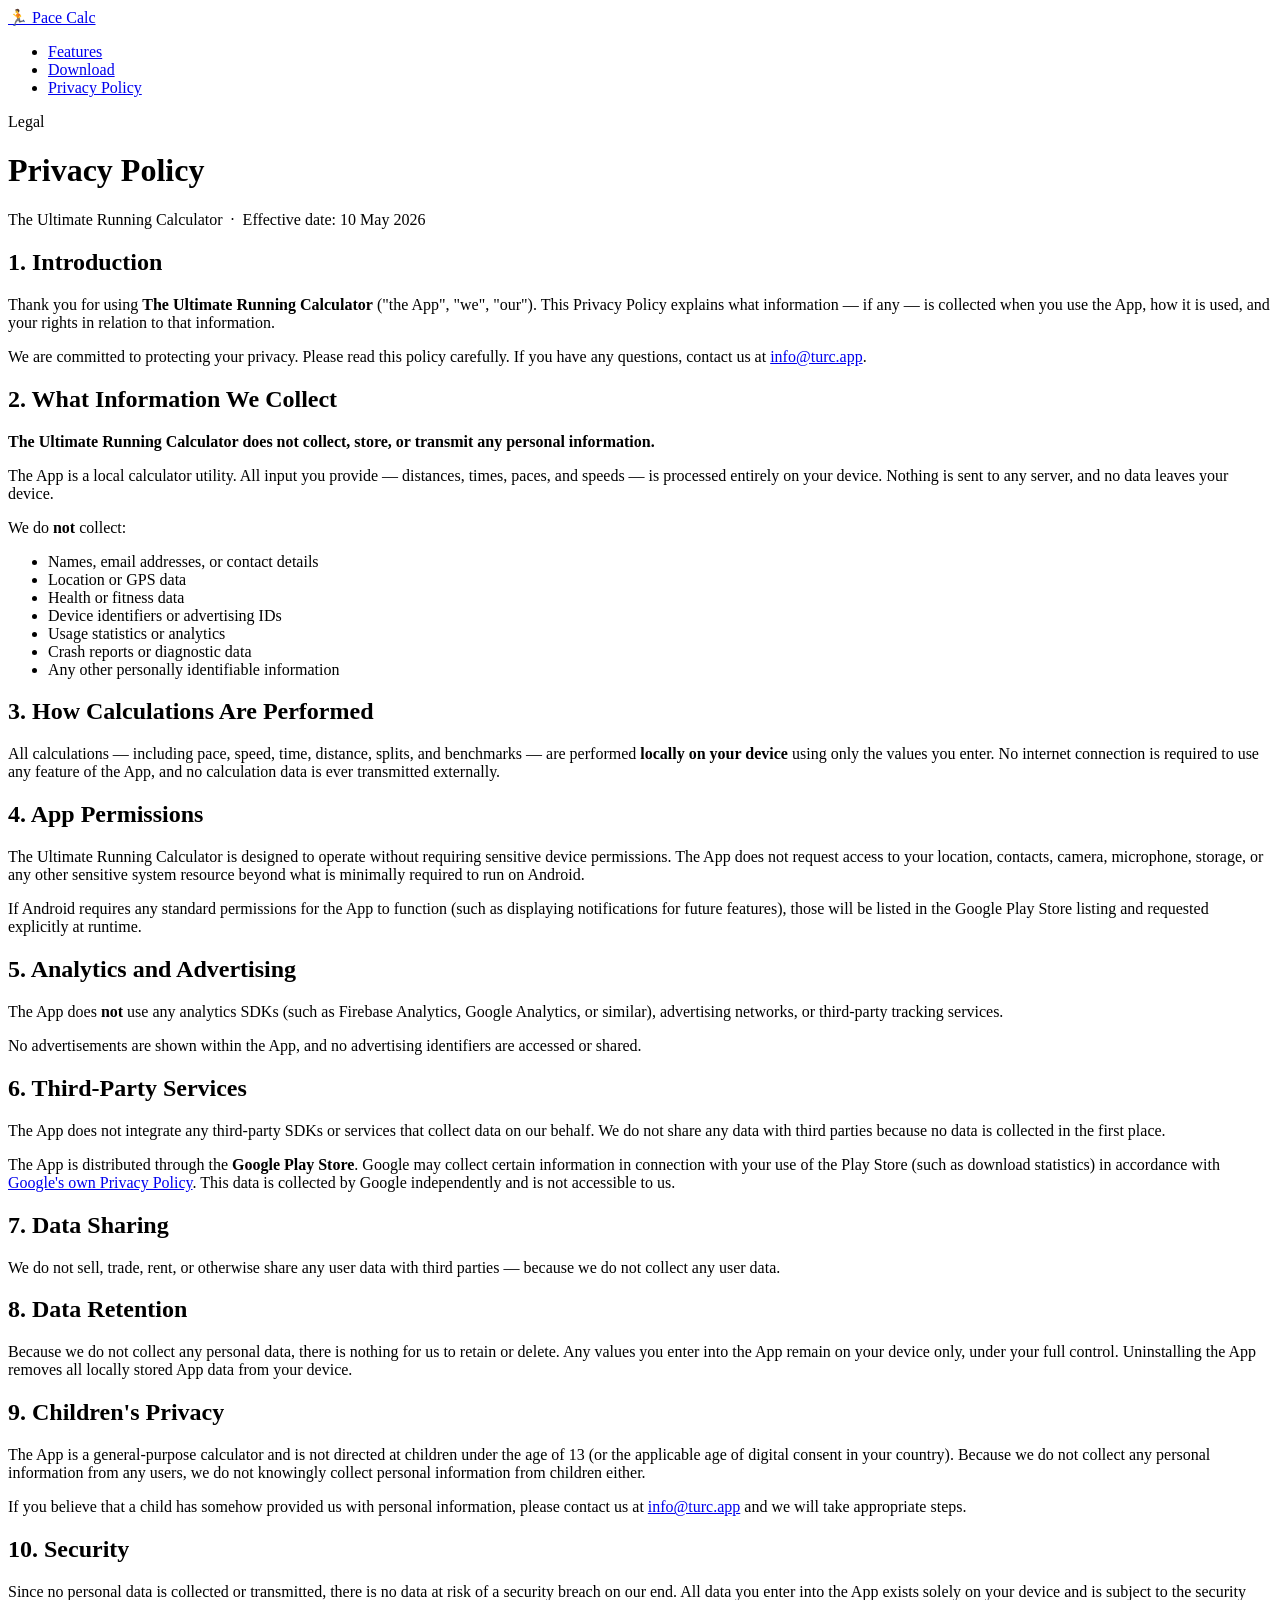
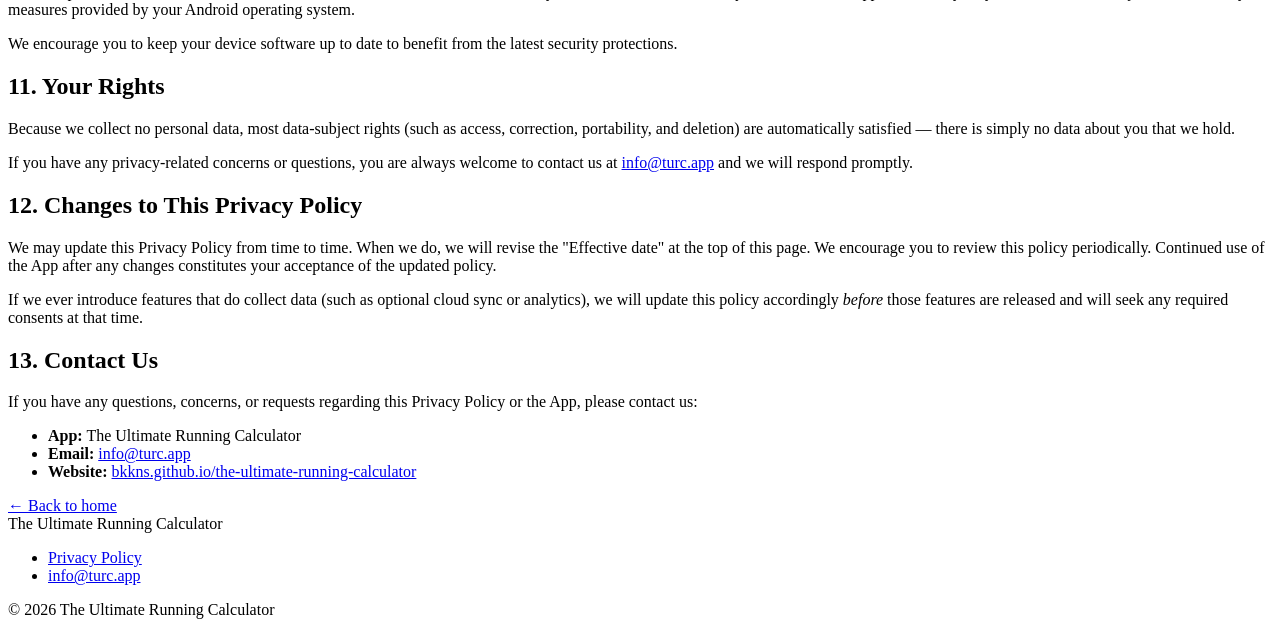
==== privacy-policy.html @ 92ed8247 "Add GitHub Pages website: privacy-policy.html" ====
<!DOCTYPE html>
<html lang="en">
<head>
  <meta charset="UTF-8" />
  <meta name="viewport" content="width=device-width, initial-scale=1.0" />
  <meta name="description" content="Privacy Policy for The Ultimate Running Calculator Android app." />
  <title>Privacy Policy — The Ultimate Running Calculator</title>

  <link rel="preconnect" href="https://fonts.googleapis.com" />
  <link rel="preconnect" href="https://fonts.gstatic.com" crossorigin />
  <link href="https://fonts.googleapis.com/css2?family=Inter:wght@400;500;600;700;800&display=swap" rel="stylesheet" />

  <link rel="stylesheet" href="assets/css/style.css" />
  <!-- <link rel="icon" type="image/png" href="assets/img/favicon.png" /> -->
</head>
<body>

  <!-- ========== Navigation ========== -->
  <nav class="nav" aria-label="Main navigation">
    <div class="container nav__inner">
      <a href="index.html" class="nav__brand">
        <span class="nav__brand-icon" aria-hidden="true">🏃</span>
        Pace Calc
      </a>
      <ul class="nav__links">
        <li><a href="index.html#features">Features</a></li>
        <li><a href="index.html#download">Download</a></li>
        <li><a href="privacy-policy.html" aria-current="page">Privacy Policy</a></li>
      </ul>
    </div>
  </nav>

  <!-- ========== Hero ========== -->
  <header class="policy-hero">
    <div class="container">
      <p class="hero__badge">Legal</p>
      <h1 class="policy-hero__title">Privacy Policy</h1>
      <p class="policy-hero__meta">
        The Ultimate Running Calculator &nbsp;·&nbsp; Effective date: 10 May 2026
      </p>
    </div>
  </header>

  <!-- ========== Policy Body ========== -->
  <main class="policy-body">
    <div class="container">

      <h2>1. Introduction</h2>
      <p>
        Thank you for using <strong>The Ultimate Running Calculator</strong> ("the App", "we", "our"). This Privacy Policy
        explains what information — if any — is collected when you use the App, how it is used, and your rights in
        relation to that information.
      </p>
      <p>
        We are committed to protecting your privacy. Please read this policy carefully. If you have any questions,
        contact us at <a href="mailto:info@turc.app">info@turc.app</a>.
      </p>

      <h2>2. What Information We Collect</h2>
      <p>
        <strong>The Ultimate Running Calculator does not collect, store, or transmit any personal information.</strong>
      </p>
      <p>The App is a local calculator utility. All input you provide — distances, times, paces, and speeds — is
        processed entirely on your device. Nothing is sent to any server, and no data leaves your device.</p>
      <p>We do <strong>not</strong> collect:</p>
      <ul>
        <li>Names, email addresses, or contact details</li>
        <li>Location or GPS data</li>
        <li>Health or fitness data</li>
        <li>Device identifiers or advertising IDs</li>
        <li>Usage statistics or analytics</li>
        <li>Crash reports or diagnostic data</li>
        <li>Any other personally identifiable information</li>
      </ul>

      <h2>3. How Calculations Are Performed</h2>
      <p>
        All calculations — including pace, speed, time, distance, splits, and benchmarks — are performed
        <strong>locally on your device</strong> using only the values you enter. No internet connection is required
        to use any feature of the App, and no calculation data is ever transmitted externally.
      </p>

      <h2>4. App Permissions</h2>
      <p>
        The Ultimate Running Calculator is designed to operate without requiring sensitive device permissions.
        The App does not request access to your location, contacts, camera, microphone, storage, or any other
        sensitive system resource beyond what is minimally required to run on Android.
      </p>
      <p>
        If Android requires any standard permissions for the App to function (such as displaying notifications
        for future features), those will be listed in the Google Play Store listing and requested explicitly
        at runtime.
      </p>

      <h2>5. Analytics and Advertising</h2>
      <p>
        The App does <strong>not</strong> use any analytics SDKs (such as Firebase Analytics, Google Analytics,
        or similar), advertising networks, or third-party tracking services.
      </p>
      <p>
        No advertisements are shown within the App, and no advertising identifiers are accessed or shared.
      </p>

      <h2>6. Third-Party Services</h2>
      <p>
        The App does not integrate any third-party SDKs or services that collect data on our behalf. We do not
        share any data with third parties because no data is collected in the first place.
      </p>
      <p>
        The App is distributed through the <strong>Google Play Store</strong>. Google may collect certain
        information in connection with your use of the Play Store (such as download statistics) in accordance
        with <a href="https://policies.google.com/privacy" target="_blank" rel="noopener noreferrer">Google's own Privacy Policy</a>.
        This data is collected by Google independently and is not accessible to us.
      </p>

      <h2>7. Data Sharing</h2>
      <p>
        We do not sell, trade, rent, or otherwise share any user data with third parties — because we do not
        collect any user data.
      </p>

      <h2>8. Data Retention</h2>
      <p>
        Because we do not collect any personal data, there is nothing for us to retain or delete. Any values
        you enter into the App remain on your device only, under your full control. Uninstalling the App
        removes all locally stored App data from your device.
      </p>

      <h2>9. Children's Privacy</h2>
      <p>
        The App is a general-purpose calculator and is not directed at children under the age of 13
        (or the applicable age of digital consent in your country). Because we do not collect any personal
        information from any users, we do not knowingly collect personal information from children either.
      </p>
      <p>
        If you believe that a child has somehow provided us with personal information, please contact us at
        <a href="mailto:info@turc.app">info@turc.app</a> and we will take appropriate steps.
      </p>

      <h2>10. Security</h2>
      <p>
        Since no personal data is collected or transmitted, there is no data at risk of a security breach on
        our end. All data you enter into the App exists solely on your device and is subject to the security
        measures provided by your Android operating system.
      </p>
      <p>
        We encourage you to keep your device software up to date to benefit from the latest security protections.
      </p>

      <h2>11. Your Rights</h2>
      <p>
        Because we collect no personal data, most data-subject rights (such as access, correction, portability,
        and deletion) are automatically satisfied — there is simply no data about you that we hold.
      </p>
      <p>
        If you have any privacy-related concerns or questions, you are always welcome to contact us at
        <a href="mailto:info@turc.app">info@turc.app</a> and we will respond promptly.
      </p>

      <h2>12. Changes to This Privacy Policy</h2>
      <p>
        We may update this Privacy Policy from time to time. When we do, we will revise the "Effective date"
        at the top of this page. We encourage you to review this policy periodically. Continued use of the App
        after any changes constitutes your acceptance of the updated policy.
      </p>
      <p>
        If we ever introduce features that do collect data (such as optional cloud sync or analytics), we will
        update this policy accordingly <em>before</em> those features are released and will seek any required
        consents at that time.
      </p>

      <h2>13. Contact Us</h2>
      <p>
        If you have any questions, concerns, or requests regarding this Privacy Policy or the App, please
        contact us:
      </p>
      <ul>
        <li><strong>App:</strong> The Ultimate Running Calculator</li>
        <li><strong>Email:</strong> <a href="mailto:info@turc.app">info@turc.app</a></li>
        <li><strong>Website:</strong> <a href="https://bkkns.github.io/the-ultimate-running-calculator/">bkkns.github.io/the-ultimate-running-calculator</a></li>
      </ul>

      <a href="index.html" class="policy-back">
        ← Back to home
      </a>

    </div>
  </main>

  <!-- ========== Footer ========== -->
  <footer class="footer">
    <div class="container footer__inner">
      <span class="footer__brand">The Ultimate Running Calculator</span>
      <ul class="footer__links">
        <li><a href="privacy-policy.html" aria-current="page">Privacy Policy</a></li>
        <li><a href="mailto:info@turc.app">info@turc.app</a></li>
      </ul>
      <span>&copy; <script>document.write(new Date().getFullYear())</script> The Ultimate Running Calculator</span>
    </div>
  </footer>

</body>
</html>
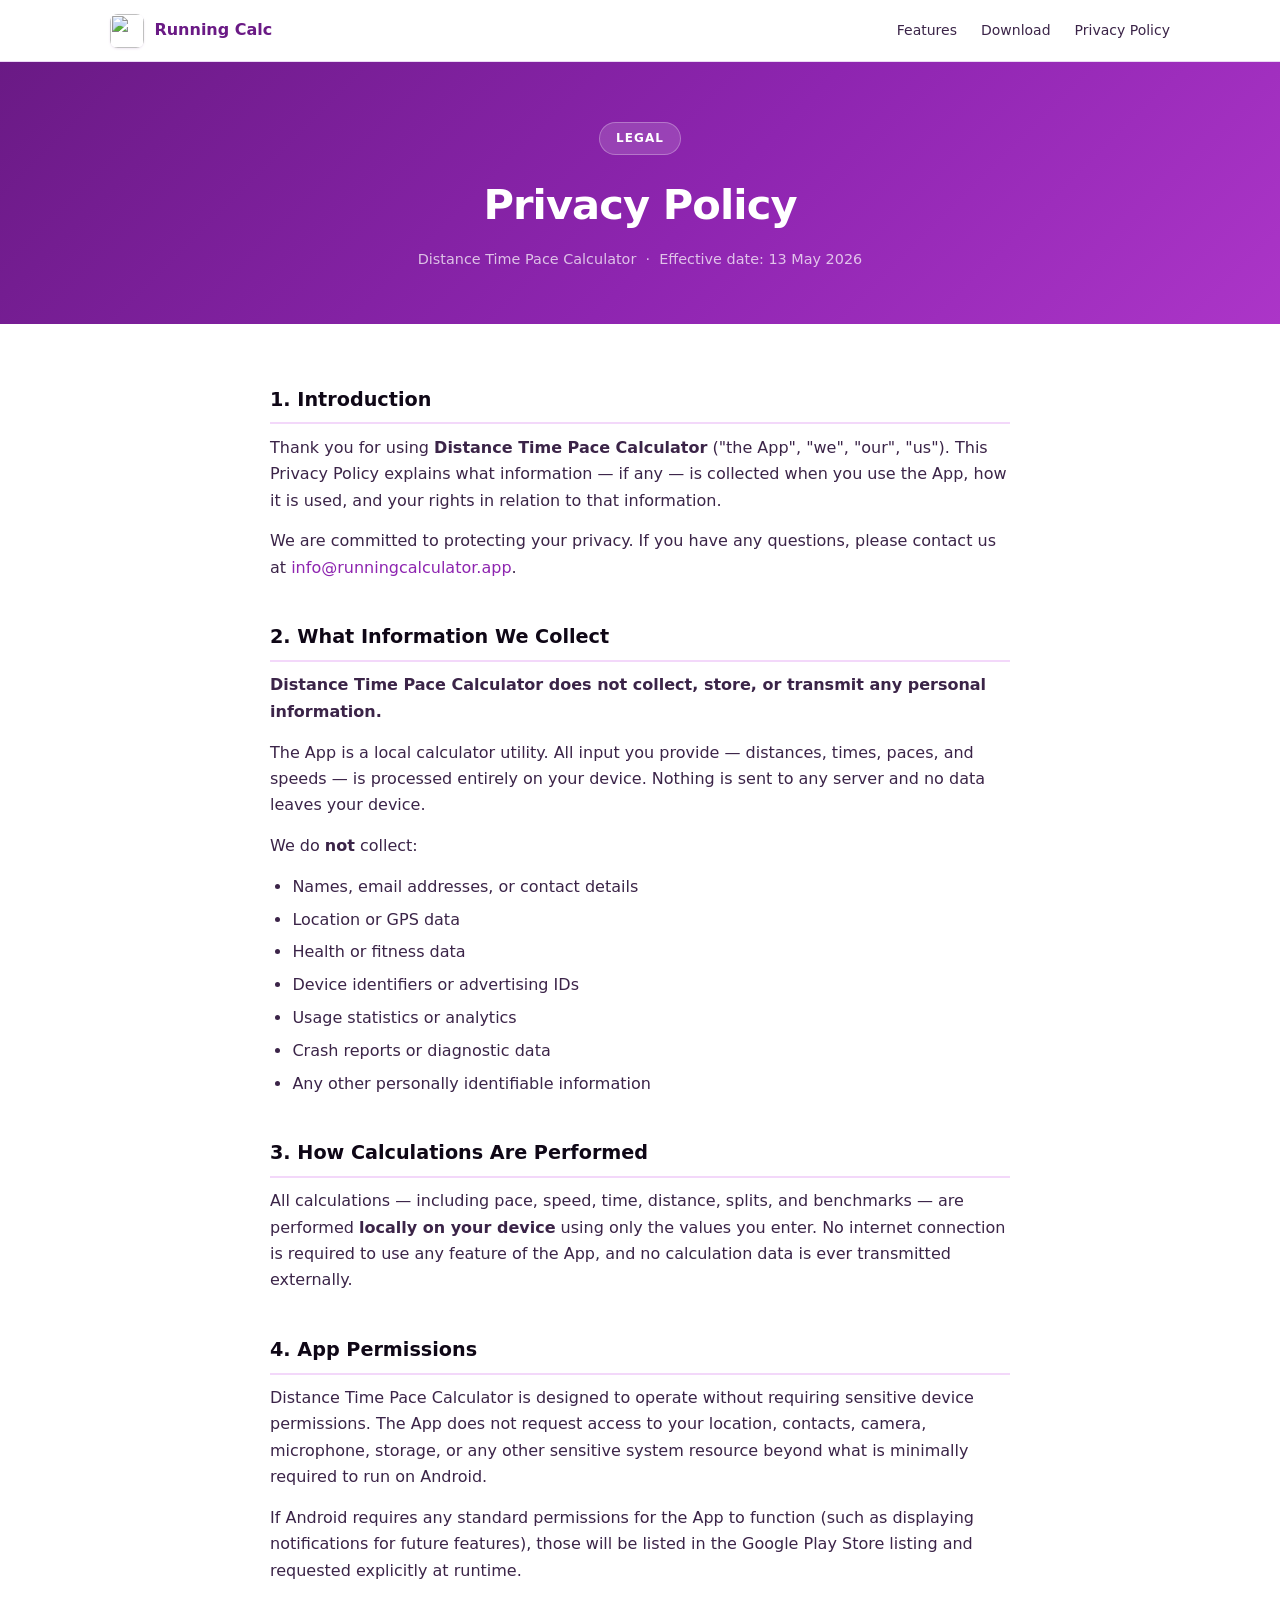
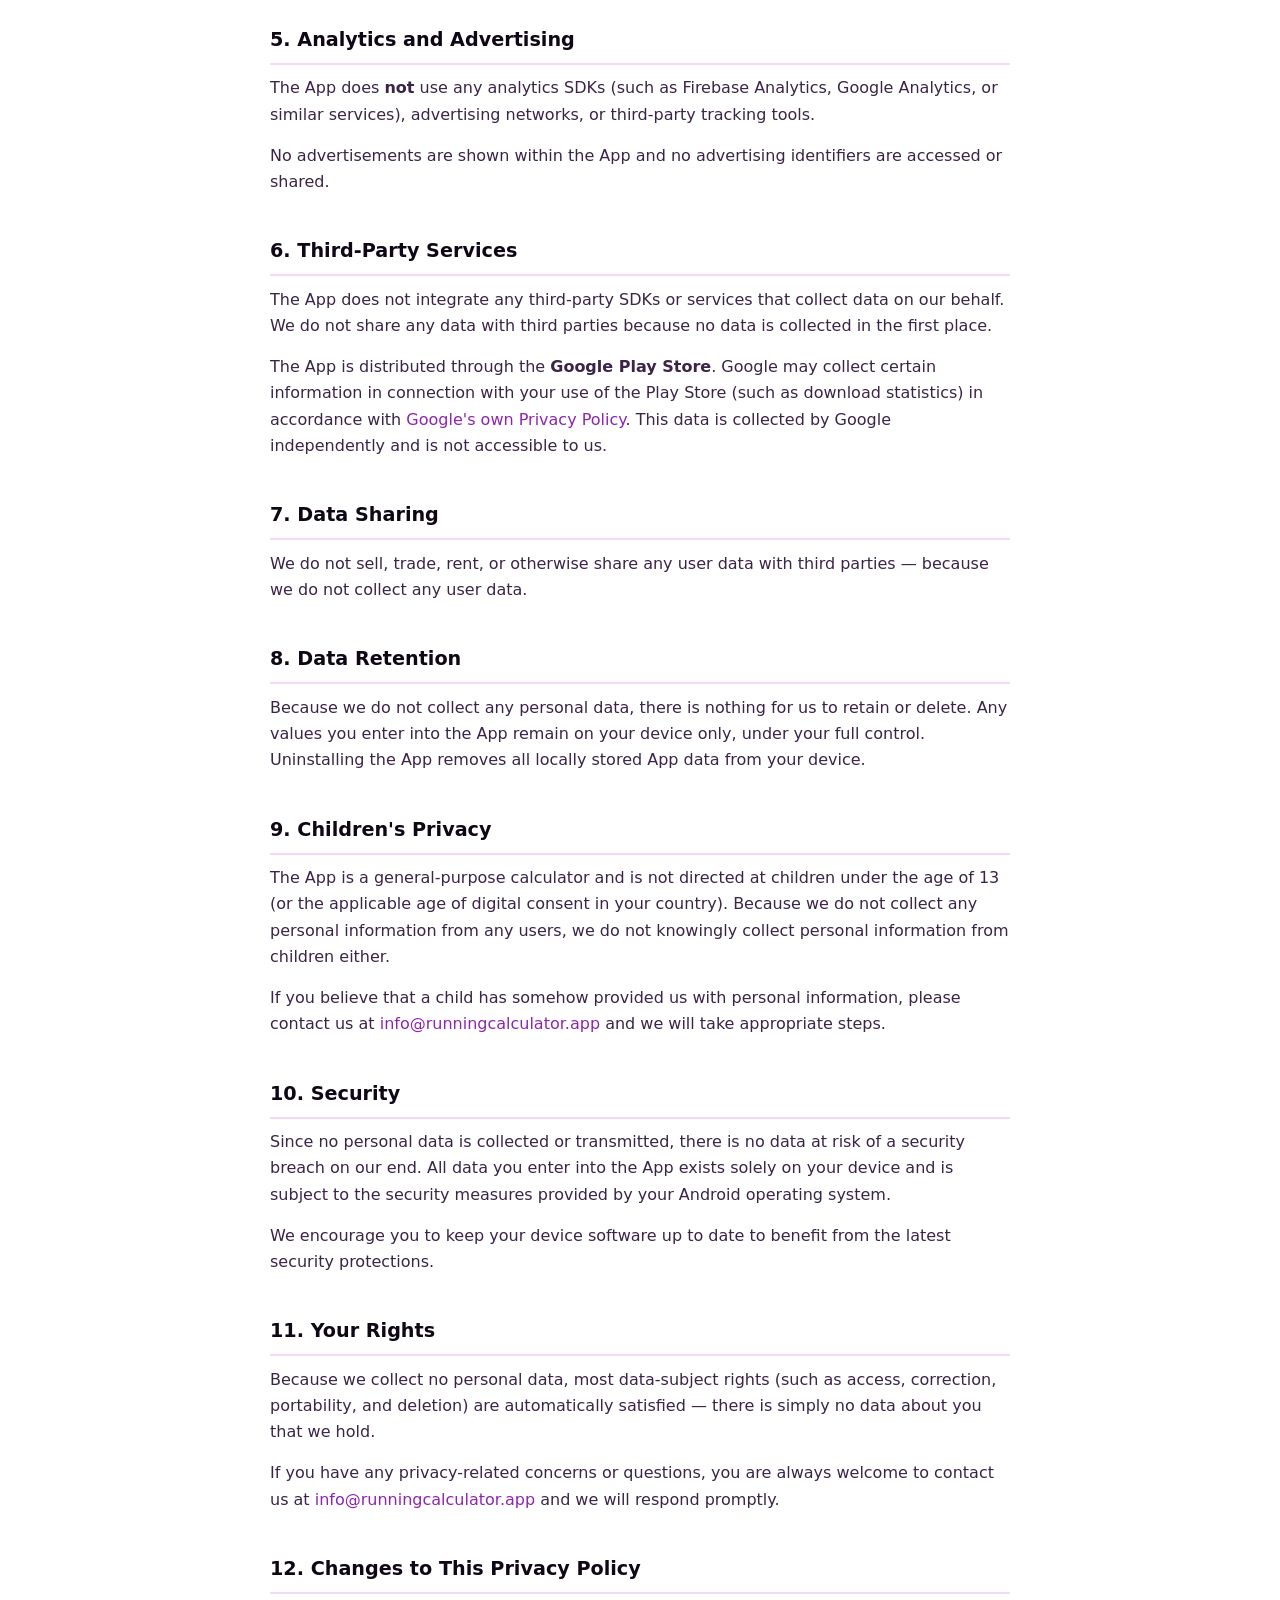
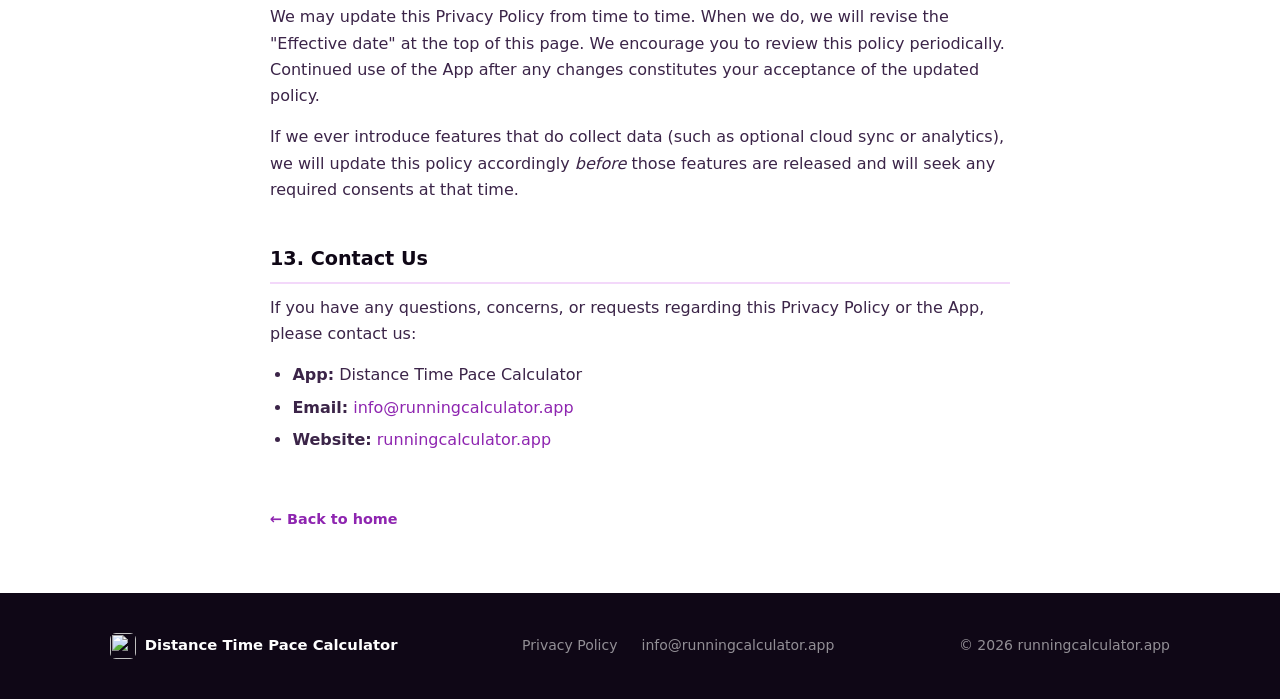
==== commit 4ff0586b: "Rebrand website to Distance Time Pace Calculator with purple gradient theme" ====
--- a/privacy-policy.html
+++ b/privacy-policy.html
@@ -3,24 +3,46 @@
 <head>
   <meta charset="UTF-8" />
   <meta name="viewport" content="width=device-width, initial-scale=1.0" />
-  <meta name="description" content="Privacy Policy for The Ultimate Running Calculator Android app." />
-  <title>Privacy Policy — The Ultimate Running Calculator</title>
-
+
+  <!-- ── SEO ──────────────────────────────────────────────────── -->
+  <title>Privacy Policy — Distance Time Pace Calculator</title>
+  <meta name="description" content="Privacy Policy for the Distance Time Pace Calculator Android app. Learn what data we collect (none), how calculations work locally, and your rights." />
+  <link rel="canonical" href="https://runningcalculator.app/privacy-policy.html" />
+
+  <!-- ── Open Graph ─────────────────────────────────────────────── -->
+  <meta property="og:type"        content="website" />
+  <meta property="og:url"         content="https://runningcalculator.app/privacy-policy.html" />
+  <meta property="og:title"       content="Privacy Policy — Distance Time Pace Calculator" />
+  <meta property="og:description" content="Our privacy policy: no personal data collected, all calculations done locally on your device." />
+  <meta property="og:image"       content="https://runningcalculator.app/assets/img/og-image.jpg" />
+
+  <!-- ── Theme color ───────────────────────────────────────────── -->
+  <meta name="theme-color" content="#8E25B0" />
+
+  <!-- ── Favicons ──────────────────────────────────────────────── -->
+  <link rel="icon"             href="/favicon.ico" sizes="any" />
+  <link rel="icon"             href="/assets/img/favicon-32x32.png" type="image/png" sizes="32x32" />
+  <link rel="icon"             href="/assets/img/favicon-16x16.png" type="image/png" sizes="16x16" />
+  <link rel="apple-touch-icon" href="/assets/img/apple-touch-icon.png" />
+  <link rel="manifest"         href="/site.webmanifest" />
+
+  <!-- ── Fonts ─────────────────────────────────────────────────── -->
   <link rel="preconnect" href="https://fonts.googleapis.com" />
   <link rel="preconnect" href="https://fonts.gstatic.com" crossorigin />
   <link href="https://fonts.googleapis.com/css2?family=Inter:wght@400;500;600;700;800&display=swap" rel="stylesheet" />
 
   <link rel="stylesheet" href="assets/css/style.css" />
-  <!-- <link rel="icon" type="image/png" href="assets/img/favicon.png" /> -->
 </head>
 <body>
 
-  <!-- ========== Navigation ========== -->
+  <!-- ═══════════════ NAVIGATION ═══════════════ -->
   <nav class="nav" aria-label="Main navigation">
     <div class="container nav__inner">
-      <a href="index.html" class="nav__brand">
-        <span class="nav__brand-icon" aria-hidden="true">🏃</span>
-        Pace Calc
+      <a href="/" class="nav__brand">
+        <span class="nav__brand-icon">
+          <img src="assets/img/favicon-96x96.png" alt="" aria-hidden="true" />
+        </span>
+        Running Calc
       </a>
       <ul class="nav__links">
         <li><a href="index.html#features">Features</a></li>
@@ -30,38 +52,40 @@
     </div>
   </nav>
 
-  <!-- ========== Hero ========== -->
+  <!-- ═══════════════ HERO ═══════════════ -->
   <header class="policy-hero">
     <div class="container">
-      <p class="hero__badge">Legal</p>
+      <p class="hero__badge" style="display:inline-flex;margin-bottom:1rem;">Legal</p>
       <h1 class="policy-hero__title">Privacy Policy</h1>
       <p class="policy-hero__meta">
-        The Ultimate Running Calculator &nbsp;·&nbsp; Effective date: 10 May 2026
+        Distance Time Pace Calculator &nbsp;·&nbsp; Effective date: 13 May 2026
       </p>
     </div>
   </header>
 
-  <!-- ========== Policy Body ========== -->
+  <!-- ═══════════════ POLICY BODY ═══════════════ -->
   <main class="policy-body">
     <div class="container">
 
       <h2>1. Introduction</h2>
       <p>
-        Thank you for using <strong>The Ultimate Running Calculator</strong> ("the App", "we", "our"). This Privacy Policy
-        explains what information — if any — is collected when you use the App, how it is used, and your rights in
-        relation to that information.
-      </p>
-      <p>
-        We are committed to protecting your privacy. Please read this policy carefully. If you have any questions,
-        contact us at <a href="mailto:info@turc.app">info@turc.app</a>.
+        Thank you for using <strong>Distance Time Pace Calculator</strong> ("the App", "we", "our", "us").
+        This Privacy Policy explains what information — if any — is collected when you use the App, how it is
+        used, and your rights in relation to that information.
+      </p>
+      <p>
+        We are committed to protecting your privacy. If you have any questions, please contact us at
+        <a href="mailto:info@runningcalculator.app">info@runningcalculator.app</a>.
       </p>
 
       <h2>2. What Information We Collect</h2>
       <p>
-        <strong>The Ultimate Running Calculator does not collect, store, or transmit any personal information.</strong>
-      </p>
-      <p>The App is a local calculator utility. All input you provide — distances, times, paces, and speeds — is
-        processed entirely on your device. Nothing is sent to any server, and no data leaves your device.</p>
+        <strong>Distance Time Pace Calculator does not collect, store, or transmit any personal information.</strong>
+      </p>
+      <p>
+        The App is a local calculator utility. All input you provide — distances, times, paces, and speeds —
+        is processed entirely on your device. Nothing is sent to any server and no data leaves your device.
+      </p>
       <p>We do <strong>not</strong> collect:</p>
       <ul>
         <li>Names, email addresses, or contact details</li>
@@ -76,15 +100,15 @@
       <h2>3. How Calculations Are Performed</h2>
       <p>
         All calculations — including pace, speed, time, distance, splits, and benchmarks — are performed
-        <strong>locally on your device</strong> using only the values you enter. No internet connection is required
-        to use any feature of the App, and no calculation data is ever transmitted externally.
+        <strong>locally on your device</strong> using only the values you enter. No internet connection is
+        required to use any feature of the App, and no calculation data is ever transmitted externally.
       </p>
 
       <h2>4. App Permissions</h2>
       <p>
-        The Ultimate Running Calculator is designed to operate without requiring sensitive device permissions.
-        The App does not request access to your location, contacts, camera, microphone, storage, or any other
-        sensitive system resource beyond what is minimally required to run on Android.
+        Distance Time Pace Calculator is designed to operate without requiring sensitive device permissions.
+        The App does not request access to your location, contacts, camera, microphone, storage, or any
+        other sensitive system resource beyond what is minimally required to run on Android.
       </p>
       <p>
         If Android requires any standard permissions for the App to function (such as displaying notifications
@@ -95,10 +119,10 @@
       <h2>5. Analytics and Advertising</h2>
       <p>
         The App does <strong>not</strong> use any analytics SDKs (such as Firebase Analytics, Google Analytics,
-        or similar), advertising networks, or third-party tracking services.
-      </p>
-      <p>
-        No advertisements are shown within the App, and no advertising identifiers are accessed or shared.
+        or similar services), advertising networks, or third-party tracking tools.
+      </p>
+      <p>
+        No advertisements are shown within the App and no advertising identifiers are accessed or shared.
       </p>
 
       <h2>6. Third-Party Services</h2>
@@ -109,7 +133,8 @@
       <p>
         The App is distributed through the <strong>Google Play Store</strong>. Google may collect certain
         information in connection with your use of the Play Store (such as download statistics) in accordance
-        with <a href="https://policies.google.com/privacy" target="_blank" rel="noopener noreferrer">Google's own Privacy Policy</a>.
+        with
+        <a href="https://policies.google.com/privacy" target="_blank" rel="noopener noreferrer">Google's own Privacy Policy</a>.
         This data is collected by Google independently and is not accessible to us.
       </p>
 
@@ -134,7 +159,8 @@
       </p>
       <p>
         If you believe that a child has somehow provided us with personal information, please contact us at
-        <a href="mailto:info@turc.app">info@turc.app</a> and we will take appropriate steps.
+        <a href="mailto:info@runningcalculator.app">info@runningcalculator.app</a> and we will take
+        appropriate steps.
       </p>
 
       <h2>10. Security</h2>
@@ -154,7 +180,7 @@
       </p>
       <p>
         If you have any privacy-related concerns or questions, you are always welcome to contact us at
-        <a href="mailto:info@turc.app">info@turc.app</a> and we will respond promptly.
+        <a href="mailto:info@runningcalculator.app">info@runningcalculator.app</a> and we will respond promptly.
       </p>
 
       <h2>12. Changes to This Privacy Policy</h2>
@@ -175,27 +201,30 @@
         contact us:
       </p>
       <ul>
-        <li><strong>App:</strong> The Ultimate Running Calculator</li>
-        <li><strong>Email:</strong> <a href="mailto:info@turc.app">info@turc.app</a></li>
-        <li><strong>Website:</strong> <a href="https://bkkns.github.io/the-ultimate-running-calculator/">bkkns.github.io/the-ultimate-running-calculator</a></li>
-      </ul>
-
-      <a href="index.html" class="policy-back">
-        ← Back to home
-      </a>
+        <li><strong>App:</strong> Distance Time Pace Calculator</li>
+        <li><strong>Email:</strong> <a href="mailto:info@runningcalculator.app">info@runningcalculator.app</a></li>
+        <li><strong>Website:</strong> <a href="https://runningcalculator.app">runningcalculator.app</a></li>
+      </ul>
+
+      <a href="index.html" class="policy-back">← Back to home</a>
 
     </div>
   </main>
 
-  <!-- ========== Footer ========== -->
+  <!-- ═══════════════ FOOTER ═══════════════ -->
   <footer class="footer">
     <div class="container footer__inner">
-      <span class="footer__brand">The Ultimate Running Calculator</span>
+      <a href="/" class="footer__brand">
+        <span class="footer__brand-icon">
+          <img src="assets/img/favicon-32x32.png" alt="" aria-hidden="true" />
+        </span>
+        Distance Time Pace Calculator
+      </a>
       <ul class="footer__links">
         <li><a href="privacy-policy.html" aria-current="page">Privacy Policy</a></li>
-        <li><a href="mailto:info@turc.app">info@turc.app</a></li>
-      </ul>
-      <span>&copy; <script>document.write(new Date().getFullYear())</script> The Ultimate Running Calculator</span>
+        <li><a href="mailto:info@runningcalculator.app">info@runningcalculator.app</a></li>
+      </ul>
+      <span>&copy; <script>document.write(new Date().getFullYear())</script> runningcalculator.app</span>
     </div>
   </footer>
 
--- a/assets/css/style.css
+++ b/assets/css/style.css
@@ -0,0 +1,470 @@
+/* ============================================================
+   Distance Time Pace Calculator — Shared Stylesheet
+   Theme: Purple gradient  #8E25B0 → #AC35C8
+   ============================================================ */
+
+/* ---------- Reset & Base ---------- */
+*, *::before, *::after { box-sizing: border-box; margin: 0; padding: 0; }
+
+:root {
+  /* Brand purples */
+  --purple-950: #4A0E6A;
+  --purple-900: #6A1A85;
+  --purple-800: #8E25B0;   /* primary */
+  --purple-600: #AC35C8;   /* accent */
+  --purple-400: #C96BE0;
+  --purple-200: #E8B5F5;
+  --purple-100: #F3D8FA;
+  --purple-50:  #FAF0FC;
+
+  /* Gradients */
+  --grad-main:    linear-gradient(135deg, #6A1A85 0%, #8E25B0 55%, #AC35C8 100%);
+  --grad-hero:    linear-gradient(150deg, #4A0E6A 0%, #8E25B0 50%, #AC35C8 100%);
+  --grad-subtle:  linear-gradient(135deg, #8E25B0 0%, #AC35C8 100%);
+
+  /* Neutral */
+  --text-dark:  #0F0716;
+  --text-mid:   #3B2448;
+  --text-light: #7A6587;
+  --white:      #ffffff;
+  --surface:    #FDFAFF;
+  --border:     #EBD8F5;
+
+  /* UI */
+  --radius:     14px;
+  --radius-sm:  8px;
+  --radius-xl:  24px;
+  --shadow-sm:  0 1px 3px rgba(142,37,176,.08), 0 1px 2px rgba(0,0,0,.04);
+  --shadow-md:  0 4px 20px rgba(142,37,176,.14);
+  --shadow-lg:  0 12px 48px rgba(142,37,176,.18);
+  --glow:       0 0 40px rgba(172,53,200,.35);
+  --max-w:      1100px;
+  --font:       'Inter', system-ui, -apple-system, BlinkMacSystemFont, 'Segoe UI', sans-serif;
+}
+
+html { scroll-behavior: smooth; }
+
+body {
+  font-family: var(--font);
+  font-size: 16px;
+  line-height: 1.65;
+  color: var(--text-dark);
+  background: var(--white);
+  -webkit-font-smoothing: antialiased;
+}
+
+img { display: block; max-width: 100%; height: auto; }
+a   { color: var(--purple-800); text-decoration: none; }
+a:hover { text-decoration: underline; }
+
+/* ---------- Layout ---------- */
+.container {
+  width: 100%;
+  max-width: var(--max-w);
+  margin-inline: auto;
+  padding-inline: 1.25rem;
+}
+
+.section     { padding-block: 5rem; }
+.section--alt { background: var(--purple-50); }
+
+/* ---------- Navigation ---------- */
+.nav {
+  position: sticky;
+  top: 0;
+  z-index: 100;
+  background: rgba(255,255,255,.93);
+  backdrop-filter: blur(14px);
+  -webkit-backdrop-filter: blur(14px);
+  border-bottom: 1px solid var(--border);
+}
+.nav__inner {
+  display: flex;
+  align-items: center;
+  justify-content: space-between;
+  padding-block: .85rem;
+}
+.nav__brand {
+  display: flex;
+  align-items: center;
+  gap: .65rem;
+  font-weight: 700;
+  font-size: 1rem;
+  color: var(--purple-900);
+  text-decoration: none;
+}
+.nav__brand-icon {
+  width: 34px;
+  height: 34px;
+  border-radius: var(--radius-sm);
+  overflow: hidden;
+  flex-shrink: 0;
+  box-shadow: var(--shadow-sm);
+}
+.nav__brand-icon img {
+  width: 100%;
+  height: 100%;
+  object-fit: cover;
+}
+.nav__links {
+  display: flex;
+  gap: 1.5rem;
+  list-style: none;
+}
+.nav__links a {
+  font-size: .875rem;
+  color: var(--text-mid);
+  font-weight: 500;
+  transition: color .15s;
+}
+.nav__links a:hover { color: var(--purple-800); text-decoration: none; }
+
+/* ---------- Hero ---------- */
+.hero {
+  padding-block: 5.5rem 0;
+  background: var(--grad-hero);
+  color: var(--white);
+  text-align: center;
+  overflow: hidden;
+  position: relative;
+}
+.hero::before {
+  content: '';
+  position: absolute;
+  inset: 0;
+  background: radial-gradient(ellipse at 50% 0%, rgba(255,255,255,.08) 0%, transparent 70%);
+  pointer-events: none;
+}
+.hero__badge {
+  display: inline-flex;
+  align-items: center;
+  gap: .4rem;
+  background: rgba(255,255,255,.14);
+  border: 1px solid rgba(255,255,255,.28);
+  color: var(--white);
+  font-size: .75rem;
+  font-weight: 700;
+  letter-spacing: .09em;
+  text-transform: uppercase;
+  padding: .35rem 1rem;
+  border-radius: 999px;
+  margin-bottom: 1.5rem;
+}
+.hero__title {
+  font-size: clamp(2.1rem, 5.5vw, 3.5rem);
+  font-weight: 800;
+  line-height: 1.12;
+  letter-spacing: -.025em;
+  margin-bottom: 1.1rem;
+}
+.hero__title em {
+  font-style: normal;
+  color: var(--purple-200);
+}
+.hero__subtitle {
+  font-size: clamp(1rem, 2vw, 1.2rem);
+  color: rgba(255,255,255,.82);
+  max-width: 560px;
+  margin-inline: auto;
+  margin-bottom: 2.5rem;
+}
+
+/* Buttons */
+.btn {
+  display: inline-flex;
+  align-items: center;
+  gap: .5rem;
+  font-weight: 700;
+  font-size: .925rem;
+  padding: .8rem 1.85rem;
+  border-radius: 999px;
+  cursor: pointer;
+  transition: transform .15s, box-shadow .15s;
+  white-space: nowrap;
+}
+.btn:hover { transform: translateY(-2px); text-decoration: none; }
+.btn--primary {
+  background: var(--white);
+  color: var(--purple-900);
+  box-shadow: 0 4px 20px rgba(0,0,0,.18);
+}
+.btn--primary:hover { box-shadow: 0 8px 28px rgba(0,0,0,.22); }
+.btn--outline {
+  background: rgba(255,255,255,.10);
+  border: 2px solid rgba(255,255,255,.55);
+  color: var(--white);
+}
+.btn--outline:hover { background: rgba(255,255,255,.18); }
+
+.hero__cta {
+  display: flex;
+  gap: 1rem;
+  justify-content: center;
+  flex-wrap: wrap;
+  margin-bottom: 3.5rem;
+}
+
+/* ---------- Mockup / Screenshot ---------- */
+.hero__mockup {
+  display: flex;
+  justify-content: center;
+  padding-top: .5rem;
+}
+.mockup {
+  position: relative;
+  width: 270px;
+  border-radius: 40px;
+  overflow: hidden;
+  box-shadow: 0 32px 80px rgba(0,0,0,.45), var(--glow);
+  border: 7px solid rgba(255,255,255,.18);
+}
+.mockup img {
+  width: 100%;
+  display: block;
+  border-radius: 33px;
+}
+.mockup__placeholder {
+  width: 270px;
+  aspect-ratio: 9 / 19.5;
+  background: rgba(255,255,255,.07);
+  border: 2px dashed rgba(255,255,255,.32);
+  border-radius: 33px;
+  display: flex;
+  flex-direction: column;
+  align-items: center;
+  justify-content: center;
+  gap: .8rem;
+  color: rgba(255,255,255,.75);
+  font-size: .85rem;
+  text-align: center;
+  padding: 2rem 1.5rem;
+}
+.mockup__placeholder-icon {
+  width: 56px;
+  height: 56px;
+  border-radius: 14px;
+  overflow: hidden;
+  margin-bottom: .25rem;
+  box-shadow: var(--shadow-md);
+}
+.mockup__placeholder-icon img { width: 100%; height: 100%; object-fit: cover; }
+
+/* ---------- Features ---------- */
+.features__intro {
+  text-align: center;
+  margin-bottom: 3.25rem;
+}
+.section-label {
+  display: inline-block;
+  font-size: .72rem;
+  font-weight: 700;
+  letter-spacing: .12em;
+  text-transform: uppercase;
+  color: var(--purple-800);
+  margin-bottom: .5rem;
+}
+.section-title {
+  font-size: clamp(1.65rem, 3.5vw, 2.3rem);
+  font-weight: 800;
+  letter-spacing: -.022em;
+  color: var(--text-dark);
+  margin-bottom: .8rem;
+}
+.section-desc {
+  color: var(--text-light);
+  max-width: 520px;
+  margin-inline: auto;
+  font-size: 1.025rem;
+}
+.features__grid {
+  display: grid;
+  grid-template-columns: repeat(auto-fit, minmax(275px, 1fr));
+  gap: 1.25rem;
+}
+.feature-card {
+  background: var(--white);
+  border: 1px solid var(--border);
+  border-radius: var(--radius);
+  padding: 1.75rem;
+  box-shadow: var(--shadow-sm);
+  transition: box-shadow .2s, transform .2s;
+  position: relative;
+  overflow: hidden;
+}
+.feature-card::before {
+  content: '';
+  position: absolute;
+  top: 0; left: 0; right: 0;
+  height: 3px;
+  background: var(--grad-subtle);
+  opacity: 0;
+  transition: opacity .2s;
+}
+.feature-card:hover {
+  box-shadow: var(--shadow-md);
+  transform: translateY(-4px);
+}
+.feature-card:hover::before { opacity: 1; }
+.feature-card__icon {
+  width: 46px;
+  height: 46px;
+  border-radius: 11px;
+  background: var(--purple-100);
+  display: flex;
+  align-items: center;
+  justify-content: center;
+  font-size: 1.3rem;
+  margin-bottom: 1.1rem;
+}
+.feature-card__title {
+  font-size: 1rem;
+  font-weight: 700;
+  color: var(--text-dark);
+  margin-bottom: .4rem;
+}
+.feature-card__desc {
+  font-size: .9rem;
+  color: var(--text-light);
+  line-height: 1.6;
+}
+
+/* ---------- CTA Banner ---------- */
+.cta-banner {
+  background: var(--grad-main);
+  color: var(--white);
+  text-align: center;
+  padding-block: 4.5rem;
+  position: relative;
+  overflow: hidden;
+}
+.cta-banner::before {
+  content: '';
+  position: absolute;
+  inset: 0;
+  background: radial-gradient(ellipse at 50% 100%, rgba(255,255,255,.07) 0%, transparent 65%);
+  pointer-events: none;
+}
+.cta-banner__title {
+  font-size: clamp(1.5rem, 3vw, 2.1rem);
+  font-weight: 800;
+  letter-spacing: -.022em;
+  margin-bottom: .75rem;
+}
+.cta-banner__sub {
+  color: rgba(255,255,255,.8);
+  margin-bottom: 2.25rem;
+  font-size: 1rem;
+}
+.play-badge {
+  display: inline-flex;
+  align-items: center;
+  gap: .75rem;
+  background: var(--white);
+  border-radius: var(--radius);
+  padding: .85rem 1.75rem;
+  color: var(--purple-900);
+  font-weight: 700;
+  font-size: .95rem;
+  box-shadow: 0 8px 32px rgba(0,0,0,.2);
+  transition: transform .15s, box-shadow .15s;
+}
+.play-badge:hover {
+  transform: translateY(-2px);
+  box-shadow: 0 12px 40px rgba(0,0,0,.28);
+  text-decoration: none;
+  color: var(--purple-900);
+}
+.play-badge__icon { width: 28px; height: 28px; flex-shrink: 0; }
+
+/* ---------- Footer ---------- */
+.footer {
+  background: var(--text-dark);
+  color: rgba(255,255,255,.55);
+  padding-block: 2.5rem;
+  font-size: .875rem;
+}
+.footer__inner {
+  display: flex;
+  flex-wrap: wrap;
+  align-items: center;
+  justify-content: space-between;
+  gap: 1rem;
+}
+.footer__brand {
+  display: flex;
+  align-items: center;
+  gap: .55rem;
+  font-weight: 700;
+  color: var(--white);
+  font-size: .925rem;
+  text-decoration: none;
+}
+.footer__brand-icon {
+  width: 26px;
+  height: 26px;
+  border-radius: 6px;
+  overflow: hidden;
+  flex-shrink: 0;
+}
+.footer__brand-icon img { width: 100%; height: 100%; object-fit: cover; }
+.footer__links {
+  display: flex;
+  gap: 1.5rem;
+  list-style: none;
+  flex-wrap: wrap;
+}
+.footer__links a { color: rgba(255,255,255,.55); transition: color .15s; }
+.footer__links a:hover { color: var(--white); text-decoration: none; }
+
+/* ---------- Privacy Policy ---------- */
+.policy-hero {
+  background: var(--grad-main);
+  color: var(--white);
+  padding-block: 3.75rem 3.25rem;
+  text-align: center;
+}
+.policy-hero__title {
+  font-size: clamp(1.8rem, 4vw, 2.6rem);
+  font-weight: 800;
+  letter-spacing: -.022em;
+  margin-bottom: .5rem;
+}
+.policy-hero__meta { color: rgba(255,255,255,.72); font-size: .9rem; }
+
+.policy-body { padding-block: 3.75rem; }
+.policy-body .container { max-width: 780px; }
+.policy-body h2 {
+  font-size: 1.2rem;
+  font-weight: 700;
+  color: var(--text-dark);
+  margin-top: 2.5rem;
+  margin-bottom: .65rem;
+  padding-bottom: .45rem;
+  border-bottom: 2px solid var(--purple-100);
+}
+.policy-body h2:first-child { margin-top: 0; }
+.policy-body p  { color: var(--text-mid); margin-bottom: .9rem; }
+.policy-body ul { color: var(--text-mid); margin-bottom: .9rem; padding-left: 1.4rem; }
+.policy-body li { margin-bottom: .4rem; }
+.policy-body a  { color: var(--purple-800); }
+.policy-back {
+  display: inline-flex;
+  align-items: center;
+  gap: .4rem;
+  font-size: .9rem;
+  font-weight: 600;
+  color: var(--purple-800);
+  margin-top: 2.5rem;
+}
+
+/* ---------- Responsive ---------- */
+@media (max-width: 640px) {
+  .nav__links { display: none; }
+  .section     { padding-block: 3.25rem; }
+  .hero        { padding-block: 3.75rem 0; }
+  .hero__cta   { margin-bottom: 2.5rem; }
+  .mockup, .mockup__placeholder { width: 228px; }
+  .footer__inner { flex-direction: column; text-align: center; }
+  .footer__brand { justify-content: center; }
+  .footer__links { justify-content: center; }
+}
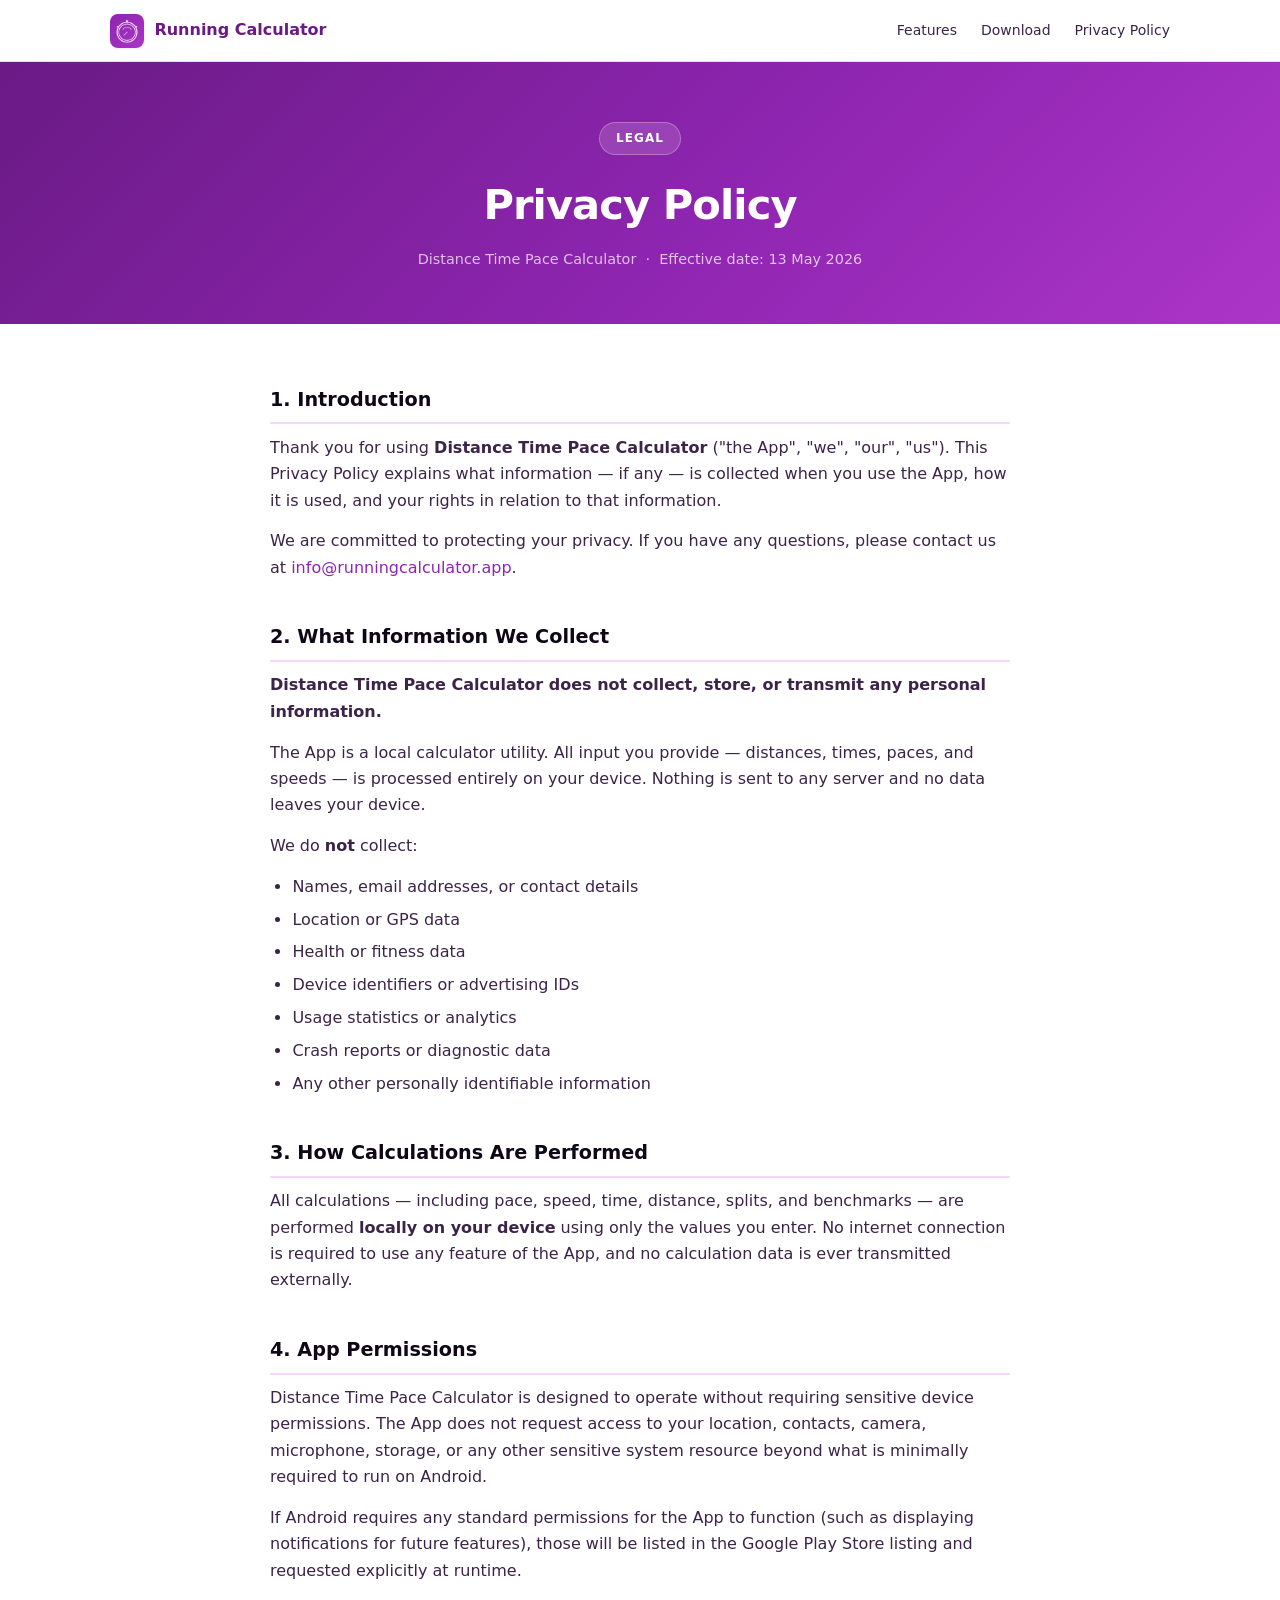
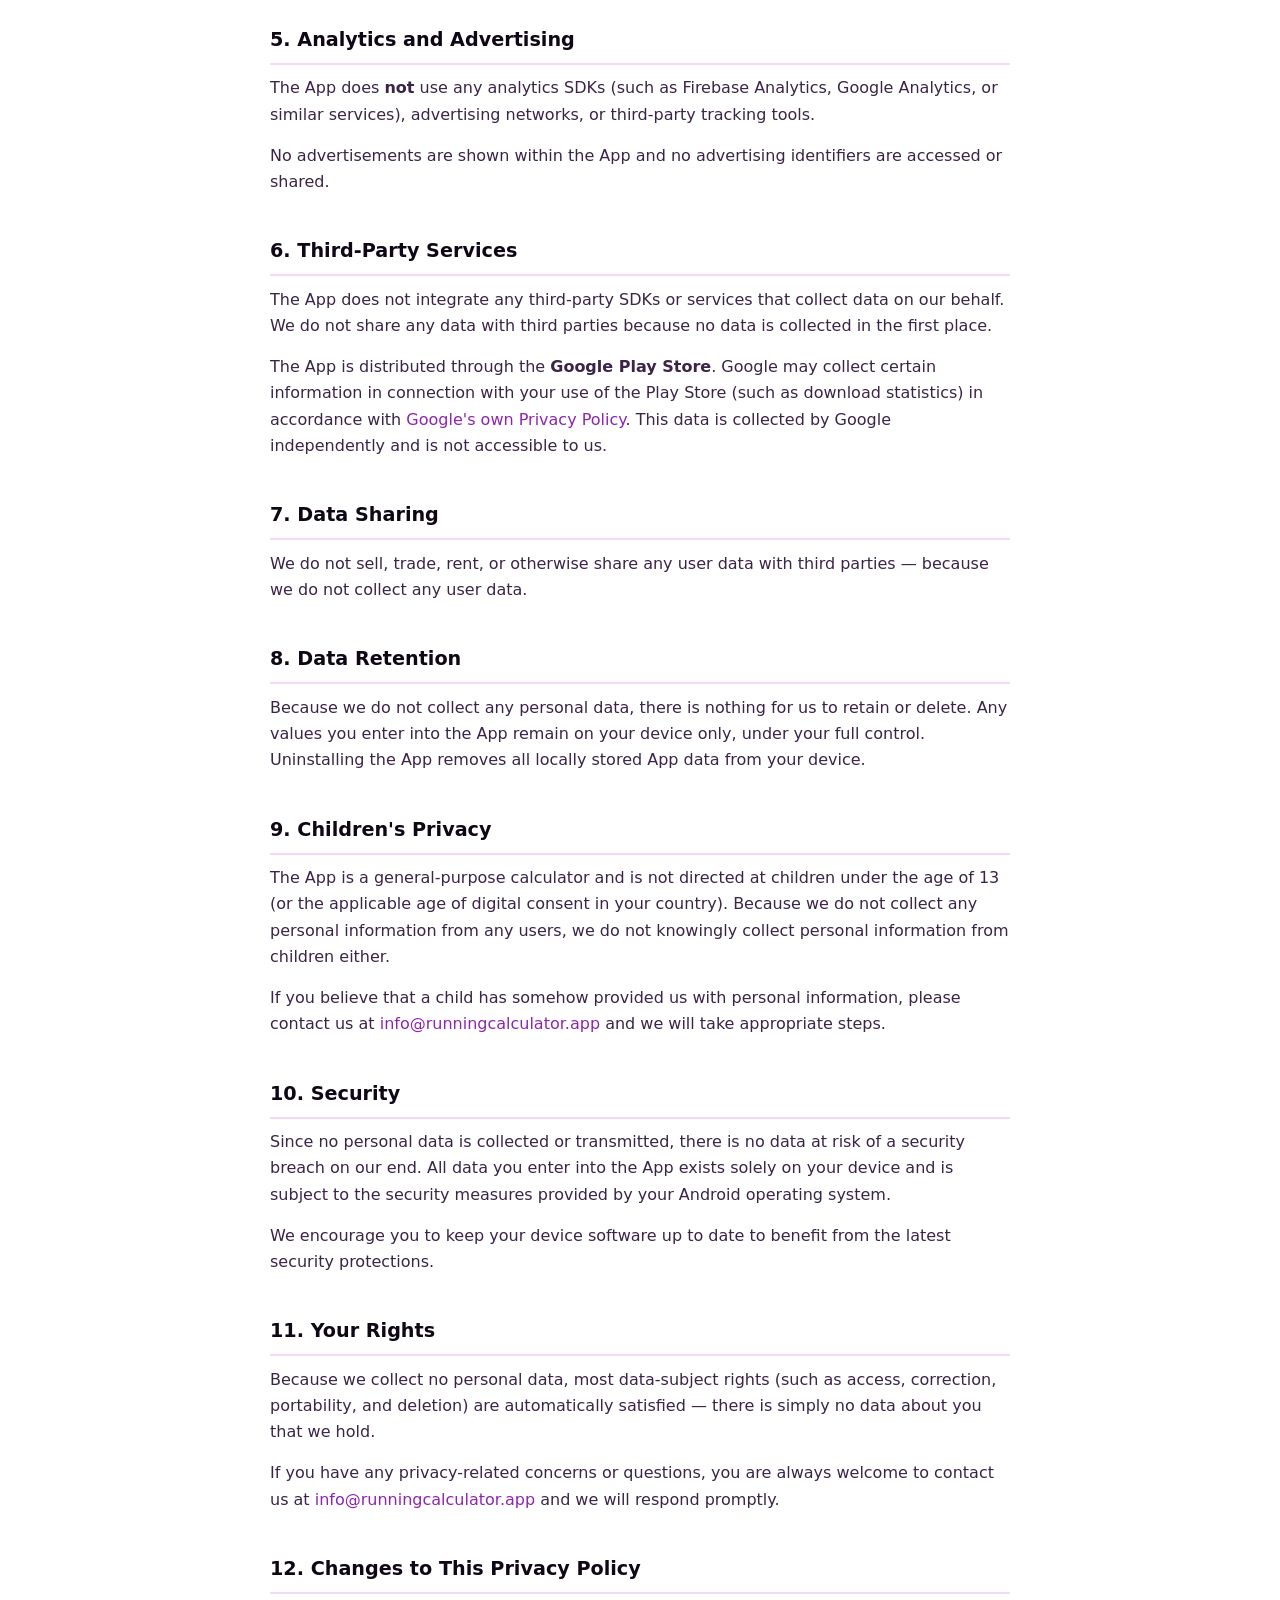
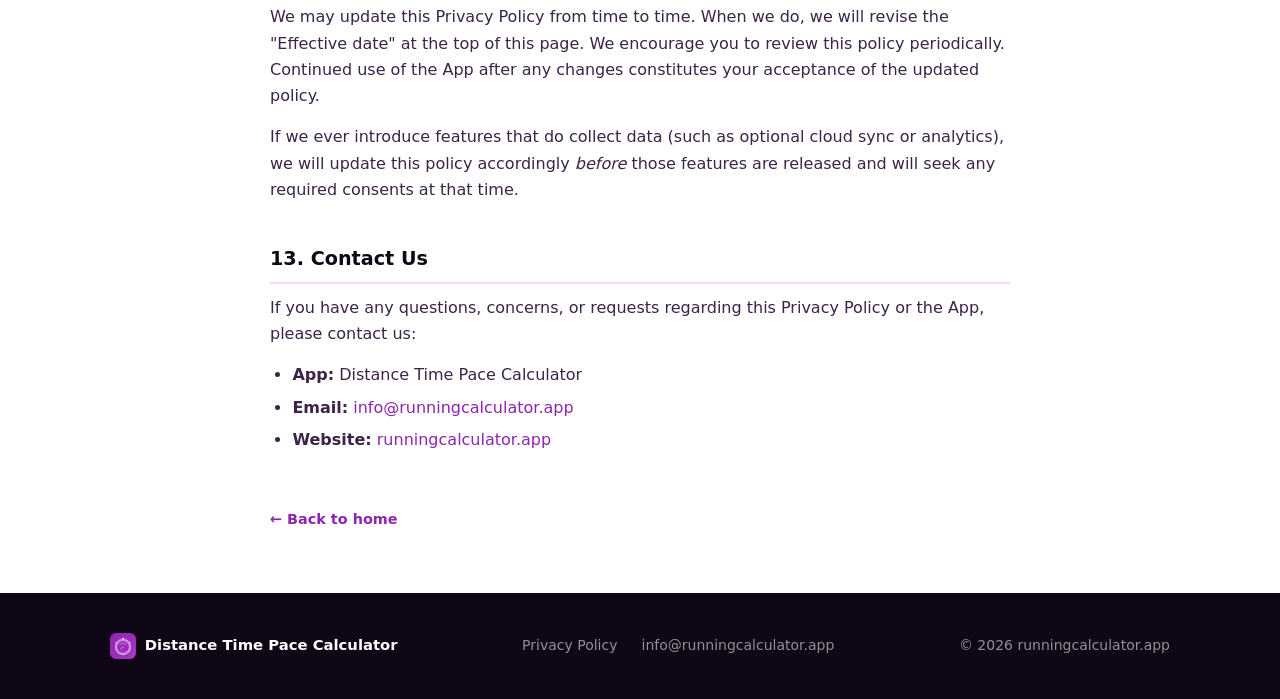
==== commit 36a9e04a: "Rename nav title from 'Running Calc' to 'Running Calculator'" ====
--- a/privacy-policy.html
+++ b/privacy-policy.html
@@ -42,7 +42,7 @@
         <span class="nav__brand-icon">
           <img src="assets/img/favicon-96x96.png" alt="" aria-hidden="true" />
         </span>
-        Running Calc
+        Running Calculator
       </a>
       <ul class="nav__links">
         <li><a href="index.html#features">Features</a></li>
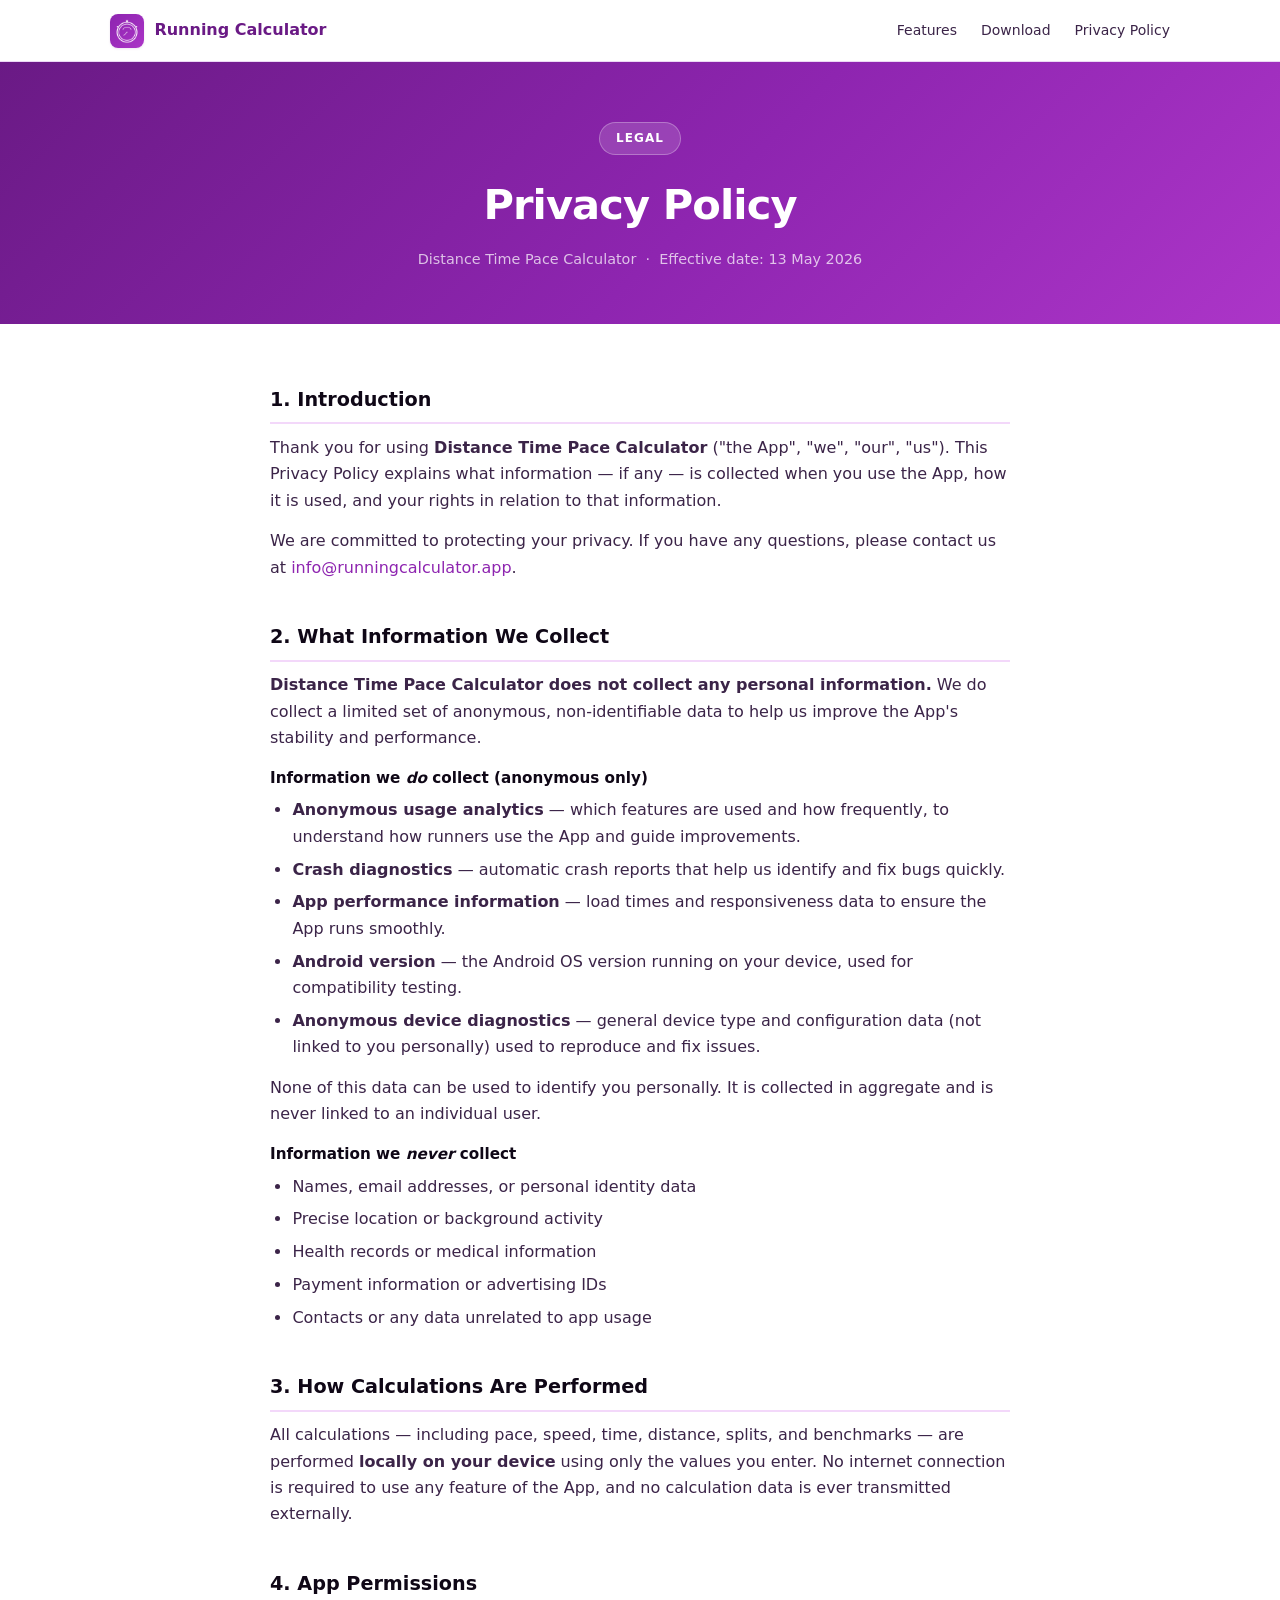
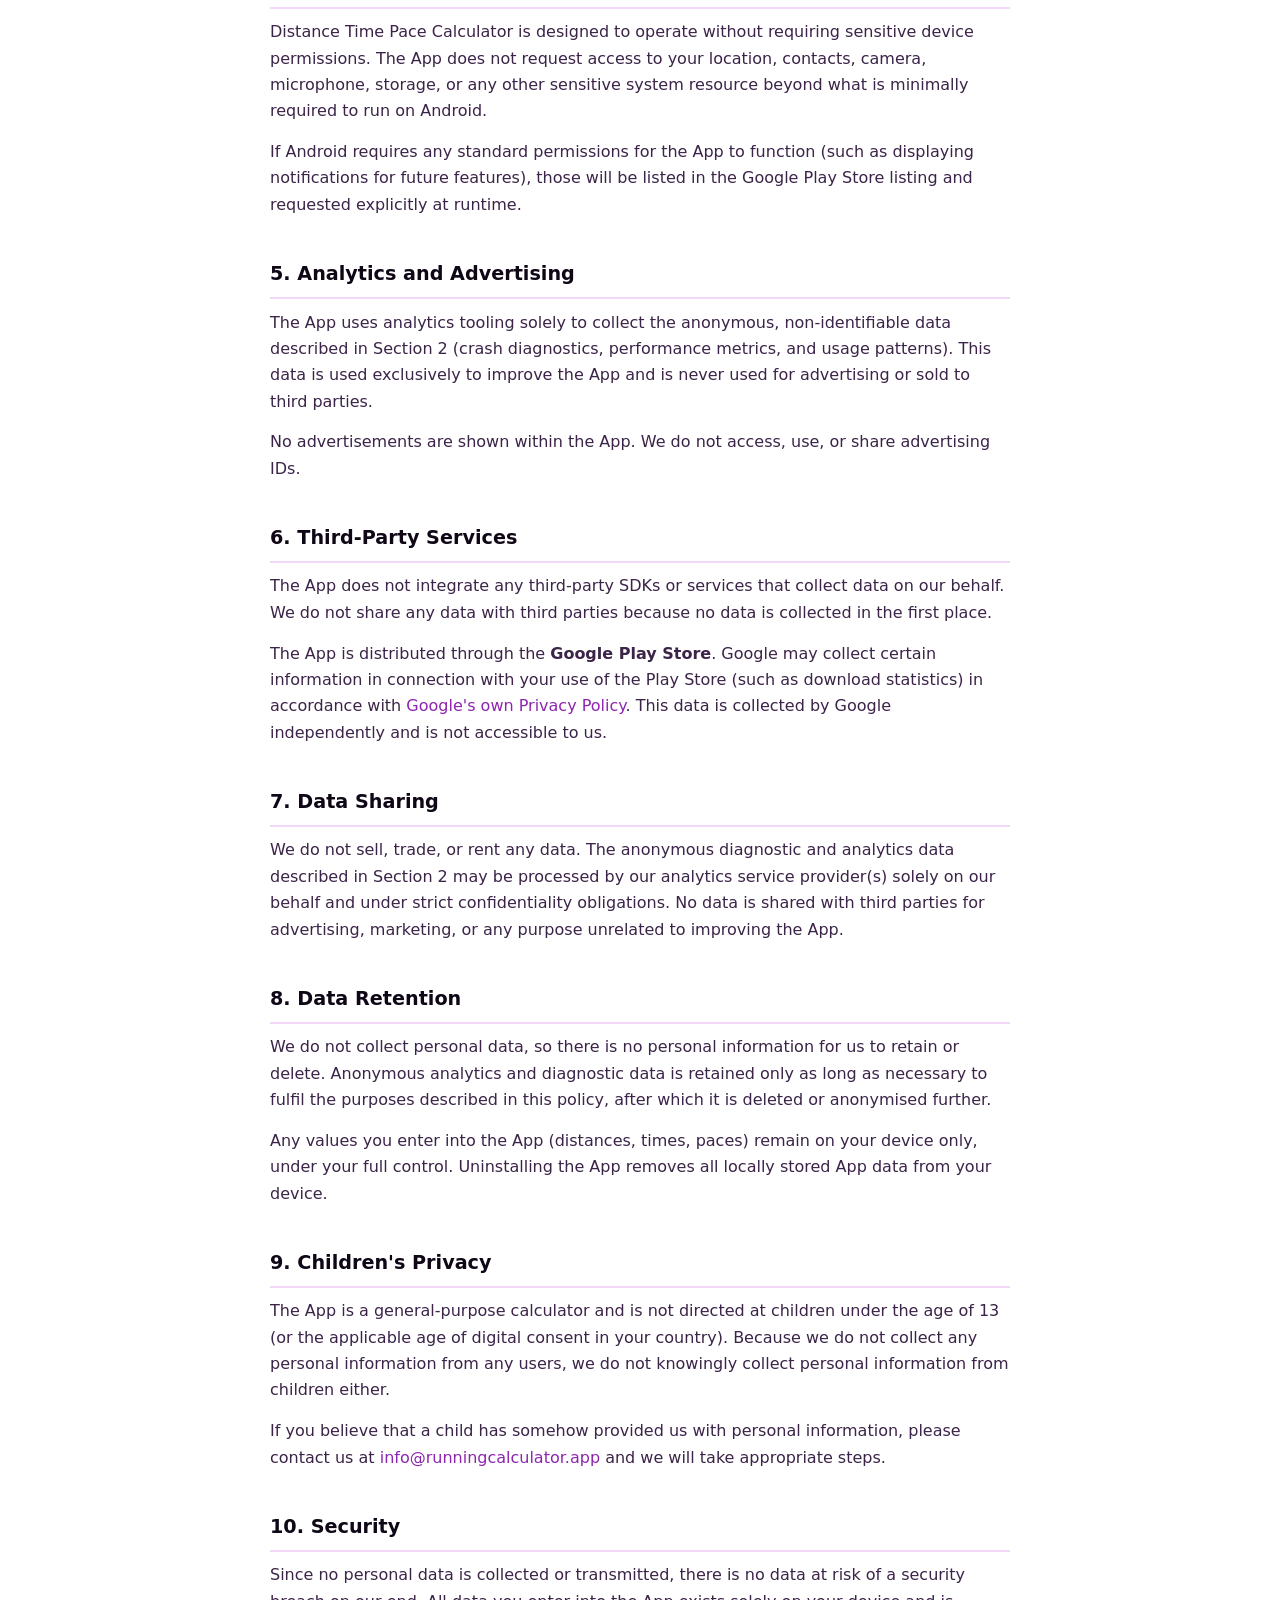
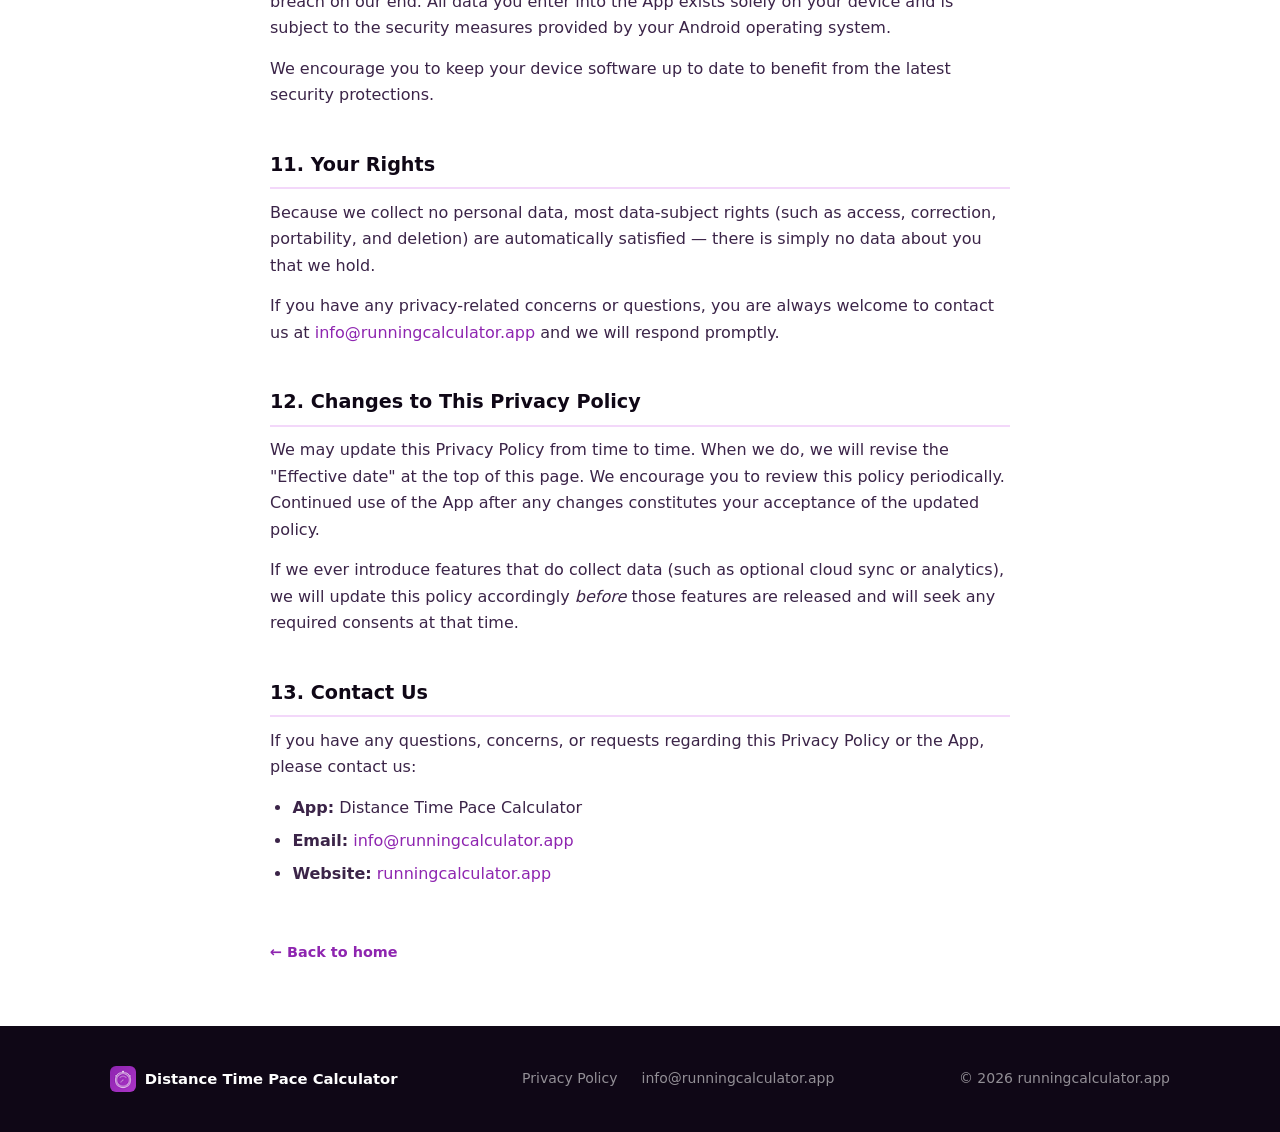
==== commit 5e0e5565: "Update privacy policy: reflect anonymous analytics and diagnostics collection" ====
--- a/privacy-policy.html
+++ b/privacy-policy.html
@@ -80,21 +80,28 @@
 
       <h2>2. What Information We Collect</h2>
       <p>
-        <strong>Distance Time Pace Calculator does not collect, store, or transmit any personal information.</strong>
-      </p>
-      <p>
-        The App is a local calculator utility. All input you provide — distances, times, paces, and speeds —
-        is processed entirely on your device. Nothing is sent to any server and no data leaves your device.
-      </p>
-      <p>We do <strong>not</strong> collect:</p>
+        <strong>Distance Time Pace Calculator does not collect any personal information.</strong>
+        We do collect a limited set of anonymous, non-identifiable data to help us improve the App's
+        stability and performance.
+      </p>
+
+      <h3 style="font-size:.95rem;font-weight:700;color:var(--text-dark);margin:.9rem 0 .4rem;">Information we <em>do</em> collect (anonymous only)</h3>
       <ul>
-        <li>Names, email addresses, or contact details</li>
-        <li>Location or GPS data</li>
-        <li>Health or fitness data</li>
-        <li>Device identifiers or advertising IDs</li>
-        <li>Usage statistics or analytics</li>
-        <li>Crash reports or diagnostic data</li>
-        <li>Any other personally identifiable information</li>
+        <li><strong>Anonymous usage analytics</strong> — which features are used and how frequently, to understand how runners use the App and guide improvements.</li>
+        <li><strong>Crash diagnostics</strong> — automatic crash reports that help us identify and fix bugs quickly.</li>
+        <li><strong>App performance information</strong> — load times and responsiveness data to ensure the App runs smoothly.</li>
+        <li><strong>Android version</strong> — the Android OS version running on your device, used for compatibility testing.</li>
+        <li><strong>Anonymous device diagnostics</strong> — general device type and configuration data (not linked to you personally) used to reproduce and fix issues.</li>
+      </ul>
+      <p>None of this data can be used to identify you personally. It is collected in aggregate and is never linked to an individual user.</p>
+
+      <h3 style="font-size:.95rem;font-weight:700;color:var(--text-dark);margin:.9rem 0 .4rem;">Information we <em>never</em> collect</h3>
+      <ul>
+        <li>Names, email addresses, or personal identity data</li>
+        <li>Precise location or background activity</li>
+        <li>Health records or medical information</li>
+        <li>Payment information or advertising IDs</li>
+        <li>Contacts or any data unrelated to app usage</li>
       </ul>
 
       <h2>3. How Calculations Are Performed</h2>
@@ -118,11 +125,12 @@
 
       <h2>5. Analytics and Advertising</h2>
       <p>
-        The App does <strong>not</strong> use any analytics SDKs (such as Firebase Analytics, Google Analytics,
-        or similar services), advertising networks, or third-party tracking tools.
-      </p>
-      <p>
-        No advertisements are shown within the App and no advertising identifiers are accessed or shared.
+        The App uses analytics tooling solely to collect the anonymous, non-identifiable data described in
+        Section 2 (crash diagnostics, performance metrics, and usage patterns). This data is used exclusively
+        to improve the App and is never used for advertising or sold to third parties.
+      </p>
+      <p>
+        No advertisements are shown within the App. We do not access, use, or share advertising IDs.
       </p>
 
       <h2>6. Third-Party Services</h2>
@@ -140,15 +148,21 @@
 
       <h2>7. Data Sharing</h2>
       <p>
-        We do not sell, trade, rent, or otherwise share any user data with third parties — because we do not
-        collect any user data.
+        We do not sell, trade, or rent any data. The anonymous diagnostic and analytics data described in
+        Section 2 may be processed by our analytics service provider(s) solely on our behalf and under
+        strict confidentiality obligations. No data is shared with third parties for advertising,
+        marketing, or any purpose unrelated to improving the App.
       </p>
 
       <h2>8. Data Retention</h2>
       <p>
-        Because we do not collect any personal data, there is nothing for us to retain or delete. Any values
-        you enter into the App remain on your device only, under your full control. Uninstalling the App
-        removes all locally stored App data from your device.
+        We do not collect personal data, so there is no personal information for us to retain or delete.
+        Anonymous analytics and diagnostic data is retained only as long as necessary to fulfil the purposes
+        described in this policy, after which it is deleted or anonymised further.
+      </p>
+      <p>
+        Any values you enter into the App (distances, times, paces) remain on your device only, under your
+        full control. Uninstalling the App removes all locally stored App data from your device.
       </p>
 
       <h2>9. Children's Privacy</h2>
